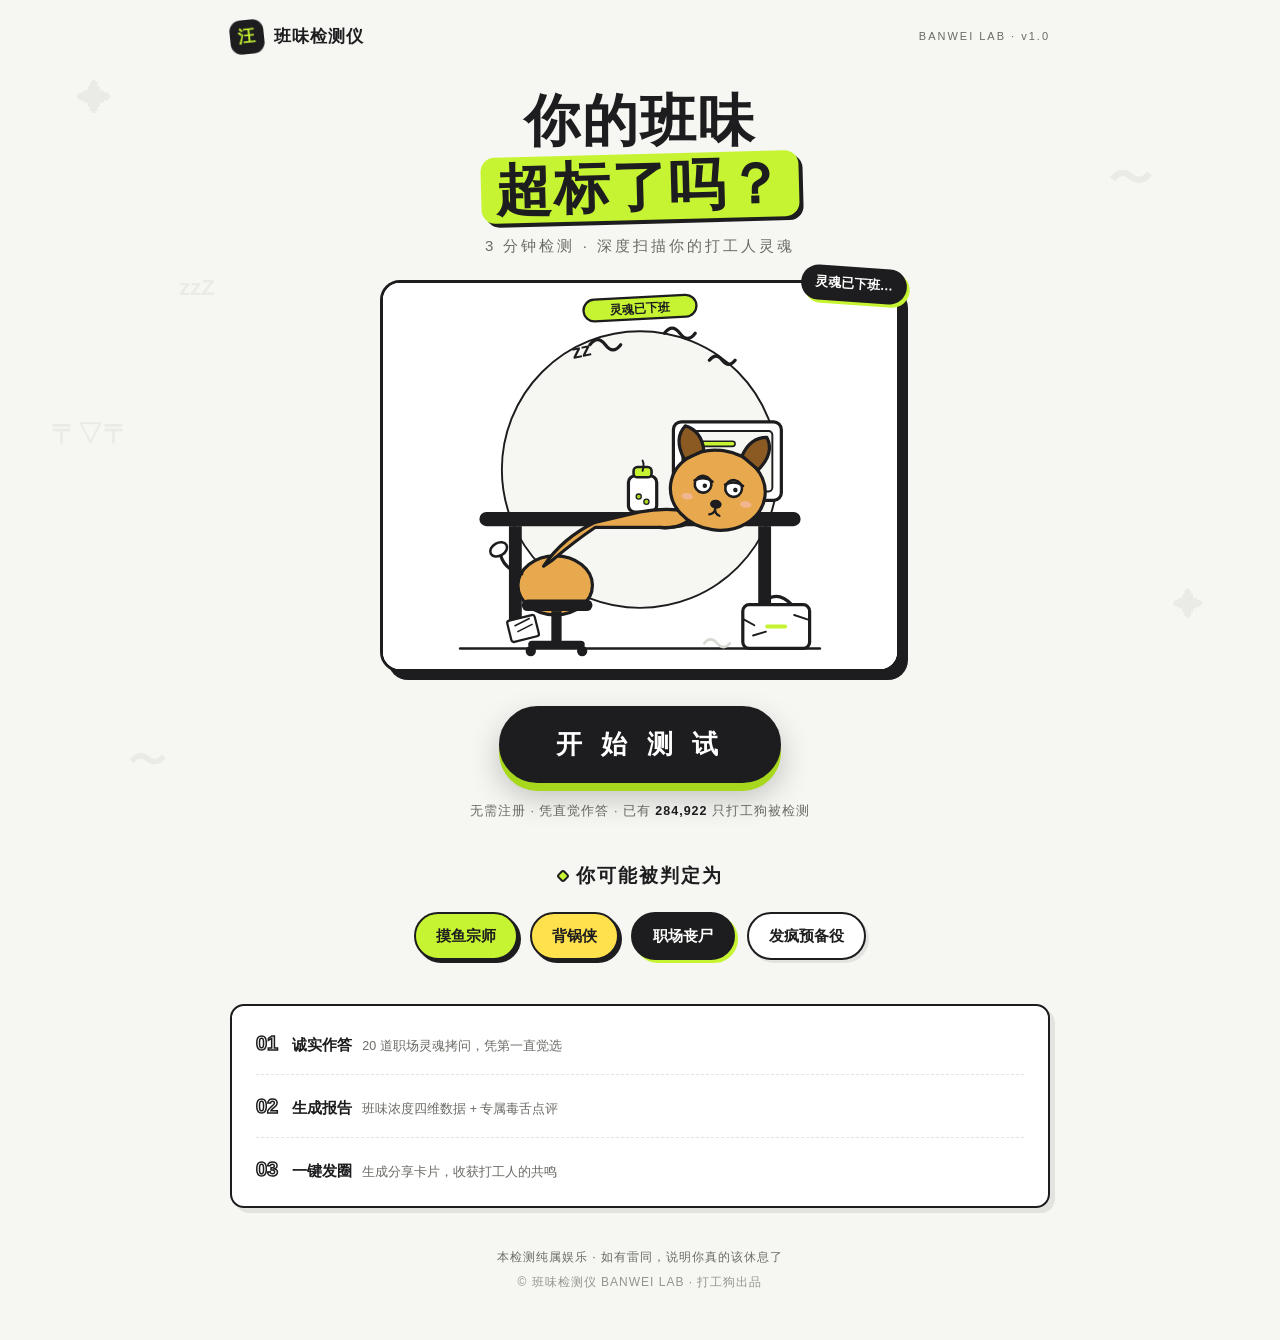
==== index.html @ 9652a0cd "班味检测仪网站初始版本" ====
<!DOCTYPE html>
<html lang="zh-CN">
<head>
<meta charset="UTF-8">
<meta name="viewport" content="width=device-width, initial-scale=1.0, viewport-fit=cover">
<title>班味检测仪 · 测测你的班味浓度</title>
<meta name="description" content="面向职场打工人的情绪共鸣型趣味测试，3-5分钟检测你的班味浓度，一键生成分享卡片。">
<link rel="preconnect" href="https://cdn.jsdelivr.net">
<link rel="stylesheet" href="style.css?v=5">
</head>
<body class="page-home">

<div class="bg-doodles" aria-hidden="true">
  <span class="doodle d1">✦</span>
  <span class="doodle d2">〜</span>
  <span class="doodle d3">〒▽〒</span>
  <span class="doodle d4">✦</span>
  <span class="doodle d5">zzZ</span>
  <span class="doodle d6">〜</span>
</div>

<main class="home-wrap">
  <header class="brand-bar">
    <div class="brand-logo">
      <span class="logo-badge">汪</span>
      <span class="logo-text">班味检测仪</span>
    </div>
    <span class="brand-ver">BANWEI LAB · v1.0</span>
  </header>

  <section class="hero">
    <h1 class="hero-title">
      <span class="hero-title-line">你的班味</span>
      <span class="hero-title-line accent">超标了吗？</span>
    </h1>
    <p class="hero-sub">3 分钟检测 · 深度扫描你的打工人灵魂</p>

    <figure class="hero-figure">
      <img src="assets/hero.svg" alt="打工狗瘫在工位上的插画" class="hero-img" draggable="false">
      <span class="hero-bubble">灵魂已下班…</span>
    </figure>

    <div class="hero-cta">
      <a class="btn-start" href="quiz.html" id="btnStart">
        <span class="btn-start-inner">开 始 测 试</span>
      </a>
      <p class="hero-note">无需注册 · 凭直觉作答 · 已有 <b id="testedCount">284,921</b> 只打工狗被检测</p>
    </div>
  </section>

  <section class="tag-preview">
    <h2 class="section-title"><i class="title-tick"></i>你可能被判定为</h2>
    <ul class="tag-cloud">
      <li class="tag-pill pill-green">摸鱼宗师</li>
      <li class="tag-pill pill-yellow">背锅侠</li>
      <li class="tag-pill pill-black">职场丧尸</li>
      <li class="tag-pill pill-outline">发疯预备役</li>
    </ul>
  </section>

  <section class="steps" aria-label="检测流程">
    <div class="step-row">
      <span class="step-no">01</span>
      <div class="step-text">
        <h3>诚实作答</h3>
        <p>20 道职场灵魂拷问，凭第一直觉选</p>
      </div>
    </div>
    <div class="step-row">
      <span class="step-no">02</span>
      <div class="step-text">
        <h3>生成报告</h3>
        <p>班味浓度四维数据 + 专属毒舌点评</p>
      </div>
    </div>
    <div class="step-row">
      <span class="step-no">03</span>
      <div class="step-text">
        <h3>一键发圈</h3>
        <p>生成分享卡片，收获打工人的共鸣</p>
      </div>
    </div>
  </section>

  <footer class="home-footer">
    <p>本检测纯属娱乐 · 如有雷同，说明你真的该休息了</p>
    <p class="footer-dog">© 班味检测仪 BANWEI LAB · 打工狗出品</p>
  </footer>
</main>

<script>
(function(){
  var base = 284921, key = 'bw_tested_base';
  try {
    var saved = localStorage.getItem(key);
    if (!saved) { saved = base; localStorage.setItem(key, String(base)); }
    var n = parseInt(saved, 10) + Math.floor(Math.random() * 7) + 1;
    localStorage.setItem(key, String(n));
    var el = document.getElementById('testedCount');
    if (el) el.textContent = n.toLocaleString('zh-CN');
  } catch(e){}
})();
</script>
</body>
</html>
---- style.css ----
/* ============================================================
   班味检测仪 · 全站样式
   设计规范：白底/浅灰底 + 黑 + 荧光绿（强调色），日系极简扁平
   ============================================================ */
:root {
  --bg: #f6f6f2;
  --card: #ffffff;
  --ink: #1d1d1f;
  --ink-soft: #6b6b66;
  --line: #e3e3e0;
  --accent: #c6f432;
  --accent-deep: #a8d81e;
  --radius: 20px;
  --radius-sm: 14px;
  --shadow: 0 6px 24px rgba(29, 29, 31, 0.07);
  --shadow-lift: 0 10px 32px rgba(29, 29, 31, 0.12);
  --font-title: "PingFang SC", "HarmonyOS Sans SC", "Source Han Sans SC", "Noto Sans SC", "Microsoft YaHei", sans-serif;
  --font-body: "PingFang SC", "HarmonyOS Sans SC", "Yuanti SC", "Quicksand", "Noto Sans SC", "Microsoft YaHei", sans-serif;
}

* { margin: 0; padding: 0; box-sizing: border-box; }
html { -webkit-text-size-adjust: 100%; }
body {
  font-family: var(--font-body);
  background: var(--bg);
  color: var(--ink);
  line-height: 1.6;
  min-height: 100vh;
  -webkit-font-smoothing: antialiased;
}
img { max-width: 100%; display: block; }
button { font-family: inherit; cursor: pointer; }
a { color: inherit; text-decoration: none; }

/* ===================== 首页 ===================== */
.page-home {
  position: relative;
  overflow-x: hidden;
}

.bg-doodles {
  position: fixed;
  inset: 0;
  pointer-events: none;
  z-index: 0;
}
.doodle {
  position: absolute;
  font-weight: 700;
  color: var(--ink);
  opacity: 0.05;
  user-select: none;
}
.doodle.d1 { top: 8%; left: 6%; font-size: 34px; }
.doodle.d2 { top: 16%; right: 10%; font-size: 44px; }
.doodle.d3 { top: 46%; left: 4%; font-size: 26px; }
.doodle.d4 { bottom: 30%; right: 6%; font-size: 30px; }
.doodle.d5 { top: 30%; left: 14%; font-size: 22px; }
.doodle.d6 { bottom: 12%; left: 10%; font-size: 38px; }

.home-wrap {
  position: relative;
  z-index: 1;
  max-width: 720px;
  margin: 0 auto;
  padding: 20px 20px 48px;
}

/* 品牌栏 */
.brand-bar {
  display: flex;
  align-items: center;
  justify-content: space-between;
  gap: 12px;
}
.brand-logo {
  display: inline-flex;
  align-items: center;
  gap: 10px;
  font-family: var(--font-title);
  font-weight: 800;
  font-size: 17px;
  letter-spacing: 1px;
}
.logo-badge {
  width: 34px;
  height: 34px;
  border-radius: 11px;
  background: var(--ink);
  color: var(--accent);
  display: inline-flex;
  align-items: center;
  justify-content: center;
  font-size: 17px;
  font-weight: 800;
  transform: rotate(-6deg);
  flex: none;
}
.brand-ver {
  font-size: 11px;
  color: var(--ink-soft);
  letter-spacing: 2px;
  white-space: nowrap;
}

/* Hero */
.hero { text-align: center; padding-top: 34px; }
.hero-title {
  font-family: var(--font-title);
  font-weight: 900;
  font-size: clamp(34px, 8.5vw, 56px);
  line-height: 1.18;
  letter-spacing: 2px;
}
.hero-title-line { display: block; }
.hero-title-line.accent {
  background: var(--accent);
  display: inline-block;
  padding: 0 14px;
  border-radius: 14px;
  transform: rotate(-1.5deg);
  box-shadow: 4px 4px 0 var(--ink);
}
.hero-sub {
  margin-top: 14px;
  color: var(--ink-soft);
  font-size: 15px;
  letter-spacing: 3px;
}

.hero-figure {
  position: relative;
  margin: 22px auto 0;
  max-width: 460px;
  border: 3px solid var(--ink);
  border-radius: var(--radius);
  background: var(--card);
  box-shadow: 8px 8px 0 var(--ink);
  overflow: visible;
}
.hero-img {
  width: 100%;
  aspect-ratio: 4 / 3;
  object-fit: cover;
  border-radius: calc(var(--radius) - 3px);
  background: #fff;
}
.hero-bubble {
  position: absolute;
  top: -16px;
  right: -10px;
  background: var(--ink);
  color: #fff;
  font-size: 13px;
  font-weight: 700;
  padding: 7px 14px;
  border-radius: 999px;
  transform: rotate(4deg);
  box-shadow: 3px 3px 0 var(--accent);
  white-space: nowrap;
}

/* 开始按钮 */
.hero-cta { margin-top: 34px; }
.btn-start {
  position: relative;
  display: inline-flex;
  align-items: center;
  justify-content: center;
  gap: 10px;
  background: var(--ink);
  color: #fff;
  font-family: var(--font-title);
  font-weight: 900;
  font-size: clamp(20px, 5vw, 26px);
  letter-spacing: 6px;
  padding: 15px 54px;
  border-radius: 999px;
  border: 3px solid var(--ink);
  box-shadow: 0 8px 0 var(--accent-deep), 0 14px 30px rgba(29, 29, 31, 0.25);
  transition: transform 0.15s ease, box-shadow 0.15s ease;
  animation: breathe 2.4s ease-in-out infinite;
}
@keyframes breathe {
  0%, 100% { transform: translateY(0); }
  50% { transform: translateY(-4px); }
}
.btn-start:hover {
  animation: none;
  transform: translateY(-2px) scale(1.02);
  box-shadow: 0 10px 0 var(--accent-deep), 0 18px 36px rgba(29, 29, 31, 0.3);
}
.btn-start:active {
  transform: translateY(4px);
  box-shadow: 0 3px 0 var(--accent-deep);
}
.hero-note {
  margin-top: 18px;
  font-size: 12.5px;
  color: var(--ink-soft);
  letter-spacing: 1px;
}
.hero-note b { color: var(--ink); }

/* 标签预览 */
.tag-preview { margin-top: 40px; text-align: center; }
.section-title {
  font-family: var(--font-title);
  font-weight: 800;
  font-size: 19px;
  letter-spacing: 2px;
  display: inline-flex;
  align-items: center;
  gap: 8px;
}
.title-tick {
  width: 10px;
  height: 10px;
  background: var(--accent);
  border: 2px solid var(--ink);
  border-radius: 3px;
  transform: rotate(45deg);
  flex: none;
}
.tag-cloud {
  list-style: none;
  display: flex;
  flex-wrap: wrap;
  justify-content: center;
  gap: 12px;
  margin-top: 20px;
}
.tag-pill {
  font-family: var(--font-title);
  font-weight: 800;
  font-size: 15px;
  padding: 10px 20px;
  border-radius: 999px;
  border: 2.5px solid var(--ink);
  transition: transform 0.2s ease;
}
.tag-pill:hover { transform: translateY(-3px) rotate(-2deg); }
.pill-green { background: var(--accent); box-shadow: 3px 3px 0 var(--ink); }
.pill-yellow { background: #ffe14d; box-shadow: 3px 3px 0 var(--ink); }
.pill-black { background: var(--ink); color: #fff; box-shadow: 3px 3px 0 var(--accent); }
.pill-outline { background: #fff; box-shadow: 3px 3px 0 var(--line); }

/* 三步流程（单容器紧凑列表） */
.steps {
  margin-top: 44px;
  background: var(--card);
  border: 2.5px solid var(--ink);
  border-radius: var(--radius-sm);
  box-shadow: 5px 5px 0 var(--line);
  padding: 4px 20px;
}
.step-row {
  display: flex;
  align-items: baseline;
  gap: 14px;
  padding: 13px 0;
}
.step-row + .step-row { border-top: 1.5px dashed var(--line); }
.step-no {
  flex: none;
  font-family: var(--font-title);
  font-weight: 900;
  font-size: 20px;
  color: transparent;
  -webkit-text-stroke: 1.5px var(--ink);
}
.step-text {
  display: flex;
  align-items: baseline;
  gap: 10px;
  flex-wrap: wrap;
}
.step-text h3 {
  font-family: var(--font-title);
  font-weight: 800;
  font-size: 15px;
  white-space: nowrap;
}
.step-text p {
  font-size: 12.5px;
  color: var(--ink-soft);
  line-height: 1.55;
}

.home-footer {
  margin-top: 40px;
  text-align: center;
  font-size: 12px;
  color: var(--ink-soft);
  letter-spacing: 1px;
}
.footer-dog { margin-top: 6px; opacity: 0.7; }

/* ===================== 答题页 ===================== */
.page-quiz {
  min-height: 100vh;
  display: flex;
  flex-direction: column;
}

.quiz-header {
  display: flex;
  align-items: center;
  justify-content: space-between;
  gap: 12px;
  max-width: 640px;
  width: 100%;
  margin: 0 auto;
  padding: 16px 20px 0;
}
.quiz-back {
  width: 38px;
  height: 38px;
  border-radius: 12px;
  border: 2.5px solid var(--ink);
  background: #fff;
  display: inline-flex;
  align-items: center;
  justify-content: center;
  font-size: 18px;
  font-weight: 700;
  flex: none;
  transition: transform 0.15s ease;
}
.quiz-back:hover { transform: translateX(-2px); }
.quiz-brand {
  font-family: var(--font-title);
  font-weight: 800;
  font-size: 15px;
  letter-spacing: 2px;
}
.quiz-count {
  font-family: var(--font-title);
  font-weight: 900;
  font-size: 18px;
  background: var(--ink);
  color: var(--accent);
  padding: 5px 14px;
  border-radius: 999px;
  flex: none;
}
.quiz-count span { font-size: 12px; color: #fff; font-weight: 600; }

/* 电量条 */
.battery-zone {
  max-width: 640px;
  width: 100%;
  margin: 14px auto 0;
  padding: 0 20px;
}
.battery {
  display: flex;
  align-items: center;
  gap: 5px;
}
.battery-body {
  position: relative;
  flex: 1;
  height: 26px;
  border: 3px solid var(--ink);
  border-radius: 10px;
  background: #fff;
  overflow: hidden;
}
.battery-fill {
  height: 100%;
  width: 100%;
  background: repeating-linear-gradient(
    -45deg,
    var(--accent),
    var(--accent) 10px,
    var(--accent-deep) 10px,
    var(--accent-deep) 20px
  );
  transition: width 0.5s cubic-bezier(0.22, 1, 0.36, 1);
  position: relative;
}
.battery-fill.low {
  background: repeating-linear-gradient(
    -45deg,
    #ff6b5e,
    #ff6b5e 10px,
    #e04b3e 10px,
    #e04b3e 20px
  );
  animation: blink 1s steps(2) infinite;
}
@keyframes blink { 50% { opacity: 0.55; } }
.battery-gloss {
  position: absolute;
  top: 0;
  left: 0;
  right: 0;
  height: 45%;
  background: rgba(255, 255, 255, 0.35);
  border-radius: 6px 6px 40% 40%;
  pointer-events: none;
}
.battery-cap {
  width: 8px;
  height: 14px;
  background: var(--ink);
  border-radius: 0 4px 4px 0;
  flex: none;
}
.battery-label {
  display: flex;
  align-items: baseline;
  justify-content: space-between;
  gap: 10px;
  margin-top: 8px;
}
#batteryText {
  font-family: var(--font-title);
  font-weight: 800;
  font-size: 14px;
}
.battery-tip {
  font-size: 11.5px;
  color: var(--ink-soft);
  letter-spacing: 1px;
}

/* 题目卡片 */
.quiz-main {
  flex: 1;
  width: 100%;
  max-width: 640px;
  margin: 0 auto;
  padding: 22px 20px 40px;
  display: flex;
  flex-direction: column;
  gap: 20px;
}
.q-card {
  background: var(--card);
  border: 3px solid var(--ink);
  border-radius: var(--radius);
  box-shadow: 8px 8px 0 var(--ink);
  padding: 28px 24px;
}
.q-card.enter { animation: cardIn 0.35s cubic-bezier(0.22, 1, 0.36, 1); }
@keyframes cardIn {
  from { opacity: 0; transform: translateY(18px) scale(0.98); }
  to { opacity: 1; transform: translateY(0) scale(1); }
}
.q-scene {
  display: inline-block;
  font-size: 12px;
  font-weight: 700;
  letter-spacing: 2px;
  color: var(--ink);
  background: var(--accent);
  border: 2px solid var(--ink);
  padding: 4px 12px;
  border-radius: 999px;
}
.q-title {
  font-family: var(--font-title);
  font-weight: 800;
  font-size: clamp(19px, 4.6vw, 23px);
  line-height: 1.45;
  margin-top: 14px;
  min-height: 2.6em;
}
.q-options {
  margin-top: 20px;
  display: flex;
  flex-direction: column;
  gap: 12px;
}
.opt-btn {
  display: flex;
  align-items: center;
  gap: 12px;
  width: 100%;
  text-align: left;
  background: #fff;
  border: 2.5px solid var(--ink);
  border-radius: var(--radius-sm);
  padding: 14px 16px;
  font-size: 15px;
  font-weight: 600;
  line-height: 1.5;
  color: var(--ink);
  transition: transform 0.12s ease, background 0.15s ease, box-shadow 0.12s ease;
}
.opt-btn:hover {
  background: var(--accent);
  animation: wiggle 0.35s ease-in-out;
}
@keyframes wiggle {
  0%, 100% { transform: rotate(0); }
  25% { transform: rotate(-1.2deg) translateX(-2px); }
  75% { transform: rotate(1.2deg) translateX(2px); }
}
.opt-btn:active { transform: scale(0.98); }
.opt-btn.picked {
  background: var(--ink);
  color: #fff;
  box-shadow: 4px 4px 0 var(--accent);
}
.opt-key {
  width: 28px;
  height: 28px;
  border-radius: 9px;
  border: 2px solid currentColor;
  display: inline-flex;
  align-items: center;
  justify-content: center;
  font-weight: 800;
  font-size: 13px;
  flex: none;
}

/* 底部导航 */
.quiz-nav {
  display: flex;
  align-items: center;
  justify-content: space-between;
  gap: 12px;
}
.btn-ghost {
  background: transparent;
  border: 2.5px solid var(--ink);
  border-radius: 999px;
  padding: 9px 20px;
  font-weight: 700;
  font-size: 14px;
  color: var(--ink);
  transition: opacity 0.15s ease, transform 0.15s ease;
}
.btn-ghost:hover { transform: translateX(-2px); }
.btn-ghost.disabled { opacity: 0.3; pointer-events: none; }
.q-dots {
  display: flex;
  gap: 5px;
  flex-wrap: wrap;
  justify-content: center;
  max-width: 60%;
}
.q-dots .dot {
  width: 7px;
  height: 7px;
  border-radius: 50%;
  background: var(--line);
  transition: all 0.2s ease;
}
.q-dots .dot.done { background: var(--ink); }
.q-dots .dot.cur {
  background: var(--accent);
  border: 1.5px solid var(--ink);
  transform: scale(1.25);
}
.nav-placeholder { width: 88px; }

/* 扫描遮罩 */
.scan-mask {
  position: fixed;
  inset: 0;
  z-index: 50;
  background: rgba(246, 246, 242, 0.96);
  display: flex;
  flex-direction: column;
  align-items: center;
  justify-content: center;
  gap: 22px;
  padding: 24px;
}
.scan-mask[hidden] { display: none; }
.scan-box {
  position: relative;
  width: 150px;
  height: 150px;
  border: 3px solid var(--ink);
  border-radius: 28px;
  background: #fff;
  display: flex;
  align-items: center;
  justify-content: center;
  overflow: hidden;
  box-shadow: 6px 6px 0 var(--accent);
}
.scan-dog { font-size: 64px; animation: dogShake 1.2s ease-in-out infinite; }
@keyframes dogShake {
  0%, 100% { transform: rotate(-6deg); }
  50% { transform: rotate(6deg); }
}
.scan-line {
  position: absolute;
  left: 8%;
  right: 8%;
  height: 3px;
  background: var(--accent-deep);
  box-shadow: 0 0 12px var(--accent-deep);
  animation: scanMove 1.4s ease-in-out infinite;
}
@keyframes scanMove {
  0%, 100% { top: 12%; }
  50% { top: 84%; }
}
.scan-text {
  font-family: var(--font-title);
  font-weight: 800;
  font-size: 16px;
  letter-spacing: 2px;
}
.scan-bar {
  width: min(260px, 70vw);
  height: 12px;
  border: 2.5px solid var(--ink);
  border-radius: 999px;
  background: #fff;
  overflow: hidden;
}
.scan-bar i {
  display: block;
  height: 100%;
  width: 0;
  background: var(--accent);
  transition: width 0.25s ease;
}

/* ===================== 结果页 ===================== */
.page-result {
  padding: 24px 16px 40px;
}
.poster-card {
  max-width: 620px;
  margin: 0 auto;
  background: var(--card);
  border: 3px solid var(--ink);
  border-radius: 26px;
  box-shadow: 10px 10px 0 var(--ink);
  padding: 26px 22px 22px;
  overflow: hidden;
}
.r-header {
  display: flex;
  align-items: center;
  justify-content: space-between;
  gap: 10px;
}
.r-report-no {
  font-size: 11px;
  letter-spacing: 1.5px;
  color: var(--ink-soft);
  white-space: nowrap;
}

.r-hero { text-align: center; margin-top: 18px; }
.r-figure {
  max-width: 300px;
  margin: 0 auto;
  border: 3px solid var(--ink);
  border-radius: var(--radius);
  box-shadow: 6px 6px 0 var(--accent);
  overflow: hidden;
  background: #fff;
}
.r-img {
  width: 100%;
  aspect-ratio: 4 / 3;
  object-fit: cover;
  background: #fff;
}
.r-title {
  font-family: var(--font-title);
  font-weight: 900;
  font-size: clamp(26px, 6.4vw, 34px);
  letter-spacing: 4px;
  margin-top: 20px;
}
.r-subtitle {
  margin-top: 8px;
  font-size: 14px;
  color: var(--ink-soft);
}
.r-subtitle b { color: var(--ink); }
.r-verdict {
  display: inline-block;
  margin-top: 14px;
  font-family: var(--font-title);
  font-weight: 800;
  font-size: 15px;
  letter-spacing: 1px;
  background: var(--accent);
  border: 2.5px solid var(--ink);
  border-radius: 999px;
  padding: 8px 20px;
  box-shadow: 3px 3px 0 var(--ink);
}

/* 核心数据仪表行（单容器，一行一项） */
.r-grid {
  margin-top: 22px;
  background: var(--bg);
  border: 2.5px solid var(--ink);
  border-radius: var(--radius-sm);
  padding: 5px 18px;
  display: flex;
  flex-direction: column;
}
.stat-row {
  display: flex;
  align-items: center;
  gap: 12px;
  padding: 11px 0;
}
.stat-row + .stat-row { border-top: 1.5px dashed var(--line); }
.stat-name {
  flex: none;
  width: 5.5em;
  font-size: 13px;
  font-weight: 700;
  color: var(--ink-soft);
  letter-spacing: 1px;
  white-space: nowrap;
}
.stat-bar {
  flex: 1;
  height: 8px;
  background: #fff;
  border: 2px solid var(--ink);
  border-radius: 999px;
  overflow: hidden;
}
.stat-bar i {
  display: block;
  height: 100%;
  width: 0;
  background: var(--accent);
  border-radius: 999px;
  transition: width 0.9s cubic-bezier(0.22, 1, 0.36, 1);
}
.stat-val {
  flex: none;
  min-width: 4.2em;
  text-align: right;
  font-family: var(--font-title);
  font-weight: 900;
  font-size: 17px;
  letter-spacing: 0.5px;
  white-space: nowrap;
}

/* 详情区 */
.r-detail { margin-top: 22px; }
.r-block-title {
  font-family: var(--font-title);
  font-weight: 800;
  font-size: 17px;
  letter-spacing: 2px;
  display: flex;
  align-items: center;
  gap: 8px;
}
.r-comment {
  margin-top: 12px;
  font-size: 14.5px;
  line-height: 1.9;
  color: #3d3d3a;
  background: var(--bg);
  border: 2px solid var(--line);
  border-radius: var(--radius-sm);
  padding: 16px 18px;
}
.r-tags {
  margin-top: 14px;
  display: flex;
  flex-direction: column;
  gap: 10px;
}
.tag-chip {
  display: flex;
  align-items: baseline;
  gap: 10px;
  flex-wrap: wrap;
  border: 2.5px solid var(--ink);
  border-radius: 999px;
  padding: 9px 18px;
  font-size: 13px;
  width: fit-content;
  max-width: 100%;
}
.tag-chip b {
  font-family: var(--font-title);
  font-weight: 800;
  font-size: 15px;
  letter-spacing: 1px;
  white-space: nowrap;
}
.tag-chip span { color: var(--ink-soft); font-size: 12.5px; }
.tag-c0 { background: var(--accent); box-shadow: 3px 3px 0 var(--ink); }
.tag-c1 { background: #ffe14d; box-shadow: 3px 3px 0 var(--ink); }
.tag-c2 { background: #fff; box-shadow: 3px 3px 0 var(--line); }

/* 雷达图 */
.r-radar-zone { margin-top: 22px; }
.radar-wrap {
  margin-top: 8px;
  display: flex;
  justify-content: center;
}
#radar { max-width: 100%; height: auto; }

.r-footer {
  margin-top: 26px;
  padding-top: 16px;
  border-top: 2px dashed var(--line);
  display: flex;
  align-items: center;
  justify-content: space-between;
  gap: 10px;
  flex-wrap: wrap;
  font-size: 11px;
  color: var(--ink-soft);
  letter-spacing: 1px;
}

/* 分享区 */
.share-zone {
  max-width: 620px;
  margin: 26px auto 0;
  text-align: center;
}
.btn-share {
  display: inline-flex;
  align-items: center;
  justify-content: center;
  gap: 8px;
  background: var(--ink);
  color: #fff;
  font-family: var(--font-title);
  font-weight: 900;
  font-size: 17px;
  letter-spacing: 2px;
  border: 3px solid var(--ink);
  border-radius: 999px;
  padding: 12px 40px;
  box-shadow: 0 6px 0 var(--accent-deep);
  transition: transform 0.15s ease, box-shadow 0.15s ease, opacity 0.15s;
}
.btn-share:hover { transform: translateY(-2px); box-shadow: 0 8px 0 var(--accent-deep); }
.btn-share:active { transform: translateY(3px); box-shadow: 0 2px 0 var(--accent-deep); }
.btn-share.loading { opacity: 0.6; pointer-events: none; }
.btn-retry {
  display: inline-block;
  margin-left: 12px;
  background: #fff;
  border: 2.5px solid var(--ink);
  border-radius: 999px;
  padding: 11px 26px;
  font-weight: 700;
  font-size: 15px;
  color: var(--ink);
  transition: transform 0.15s ease;
}
.btn-retry:hover { transform: translateY(-2px); }
.share-tip {
  margin-top: 14px;
  font-size: 12px;
  color: var(--ink-soft);
  letter-spacing: 1px;
}

/* 海报弹窗 */
.poster-modal {
  position: fixed;
  inset: 0;
  z-index: 60;
  background: rgba(29, 29, 31, 0.72);
  display: flex;
  align-items: center;
  justify-content: center;
  padding: 20px;
}
.poster-modal[hidden] { display: none; }
.poster-modal-inner {
  background: #fff;
  border-radius: 20px;
  padding: 14px;
  max-width: min(420px, 92vw);
  max-height: 88vh;
  display: flex;
  flex-direction: column;
  gap: 12px;
  box-shadow: 0 24px 60px rgba(0, 0, 0, 0.35);
}
#posterImg {
  width: 100%;
  max-height: 62vh;
  object-fit: contain;
  border-radius: 12px;
  background: var(--bg);
}
.poster-actions {
  display: flex;
  justify-content: center;
  gap: 10px;
  flex-wrap: wrap;
}
.poster-actions .btn-share { padding: 10px 30px; font-size: 15px; }
.poster-actions .btn-retry { margin-left: 0; padding: 9px 22px; font-size: 14px; }

/* 9:16 分享海报（离屏隐藏，仅用于生成图片） */
.share-poster {
  position: fixed;
  left: -9999px;
  top: 0;
  width: 540px;
  height: 960px;
  background: var(--bg);
  border: 3px solid var(--ink);
  padding: 34px 38px 30px;
  display: flex;
  flex-direction: column;
  overflow: hidden;
}
.sp-head {
  display: flex;
  align-items: center;
  justify-content: space-between;
  gap: 10px;
}
.sp-no {
  font-size: 12px;
  letter-spacing: 1.5px;
  color: var(--ink-soft);
  white-space: nowrap;
}
.sp-verdict {
  margin-top: 26px;
  align-self: center;
  font-family: var(--font-title);
  font-weight: 900;
  font-size: 27px;
  letter-spacing: 2px;
  background: var(--accent);
  border: 3px solid var(--ink);
  border-radius: 999px;
  padding: 13px 30px;
  box-shadow: 4px 4px 0 var(--ink);
  white-space: nowrap;
}
.sp-figure {
  margin: 26px 0 0;
  border: 3px solid var(--ink);
  border-radius: 18px;
  box-shadow: 7px 7px 0 var(--accent);
  overflow: hidden;
  background: #fff;
}
.sp-img {
  display: block;
  width: 100%;
  aspect-ratio: 4 / 3;
  object-fit: cover;
  background: #fff;
}
.sp-stats {
  margin-top: 26px;
  display: grid;
  grid-template-columns: 1fr 1fr;
  gap: 14px;
}
.sp-stat {
  background: #fff;
  border: 2.5px solid var(--ink);
  border-radius: var(--radius-sm);
  padding: 14px 16px;
  text-align: center;
}
.sp-stat-name {
  display: block;
  font-size: 13px;
  font-weight: 700;
  color: var(--ink-soft);
  letter-spacing: 2px;
}
.sp-stat-val {
  display: block;
  margin-top: 6px;
  font-family: var(--font-title);
  font-weight: 900;
  font-size: 30px;
  letter-spacing: 1px;
}
.sp-tag {
  margin-top: 26px;
  align-self: center;
  max-width: 100%;
  display: flex;
  align-items: baseline;
  justify-content: center;
  gap: 10px;
  flex-wrap: wrap;
  background: #ffe14d;
  border: 3px solid var(--ink);
  border-radius: 999px;
  padding: 11px 24px;
  box-shadow: 4px 4px 0 var(--ink);
}
.sp-tag b {
  font-family: var(--font-title);
  font-weight: 800;
  font-size: 19px;
  letter-spacing: 1px;
  white-space: nowrap;
}
.sp-tag span { font-size: 13.5px; color: #3d3d3a; }
.sp-foot {
  margin-top: auto;
  padding-top: 16px;
  border-top: 2px dashed var(--line);
  display: flex;
  align-items: center;
  justify-content: space-between;
  gap: 10px;
  font-size: 12px;
  color: var(--ink-soft);
  letter-spacing: 1px;
}

/* ============================================================
   响应式适配
   ============================================================ */

/* 平板及以下 */
@media (max-width: 640px) {
  .home-wrap { padding: 16px 16px 40px; }
  .hero { padding-top: 26px; }
  .hero-figure { box-shadow: 5px 5px 0 var(--ink); }
  .hero-bubble { right: -4px; font-size: 12px; }
  .btn-start { padding: 13px 40px; letter-spacing: 4px; }
  .steps { padding: 2px 16px; }
  .step-row { padding: 11px 0; }
  .step-text { display: block; }
  .step-text p { margin-top: 2px; }

  .q-card { padding: 22px 18px; box-shadow: 6px 6px 0 var(--ink); }
  .q-title { min-height: 0; }
  .opt-btn { padding: 13px 14px; font-size: 14.5px; }
  .nav-placeholder { display: none; }
  .btn-ghost { padding: 8px 16px; font-size: 13px; flex: none; white-space: nowrap; }
  .quiz-nav { gap: 10px; }

  .page-result { padding: 18px 12px 32px; }
  .poster-card { padding: 20px 16px 18px; border-radius: 22px; box-shadow: 7px 7px 0 var(--ink); }
  .r-grid { padding: 3px 14px; }
  .stat-row { padding: 10px 0; gap: 10px; }
  .stat-name { width: 5em; font-size: 12.5px; }
  .stat-val { font-size: 15.5px; min-width: 3.8em; }
  .btn-share { width: 100%; }
  .btn-retry { margin-left: 0; margin-top: 10px; width: 100%; }
  .share-zone .btn-share + .btn-retry { display: inline-block; }
}

/* 小屏手机 */
@media (max-width: 380px) {
  .hero-title { font-size: 30px; }
  .tag-pill { font-size: 13.5px; padding: 8px 15px; }
  .quiz-count { font-size: 15px; padding: 4px 11px; }
  .q-dots { max-width: 52%; }
  .r-title { letter-spacing: 2px; }
  .stat-name { width: auto; }
  .stat-val { font-size: 14.5px; }
}

/* 桌面端大屏 */
@media (min-width: 1024px) {
  .home-wrap { max-width: 860px; }
  .hero-figure { max-width: 520px; }
  .steps { padding: 6px 24px; }
  .step-row { padding: 15px 0; }
}

/* 横屏矮窗口（笔记本小高度） */
@media (max-height: 620px) and (orientation: landscape) {
  .hero { padding-top: 18px; }
  .hero-figure { margin-top: 14px; }
  .tag-preview { margin-top: 32px; }
}

/* 动画偏好 */
@media (prefers-reduced-motion: reduce) {
  *, *::before, *::after {
    animation-duration: 0.01ms !important;
    animation-iteration-count: 1 !important;
    transition-duration: 0.01ms !important;
  }
}
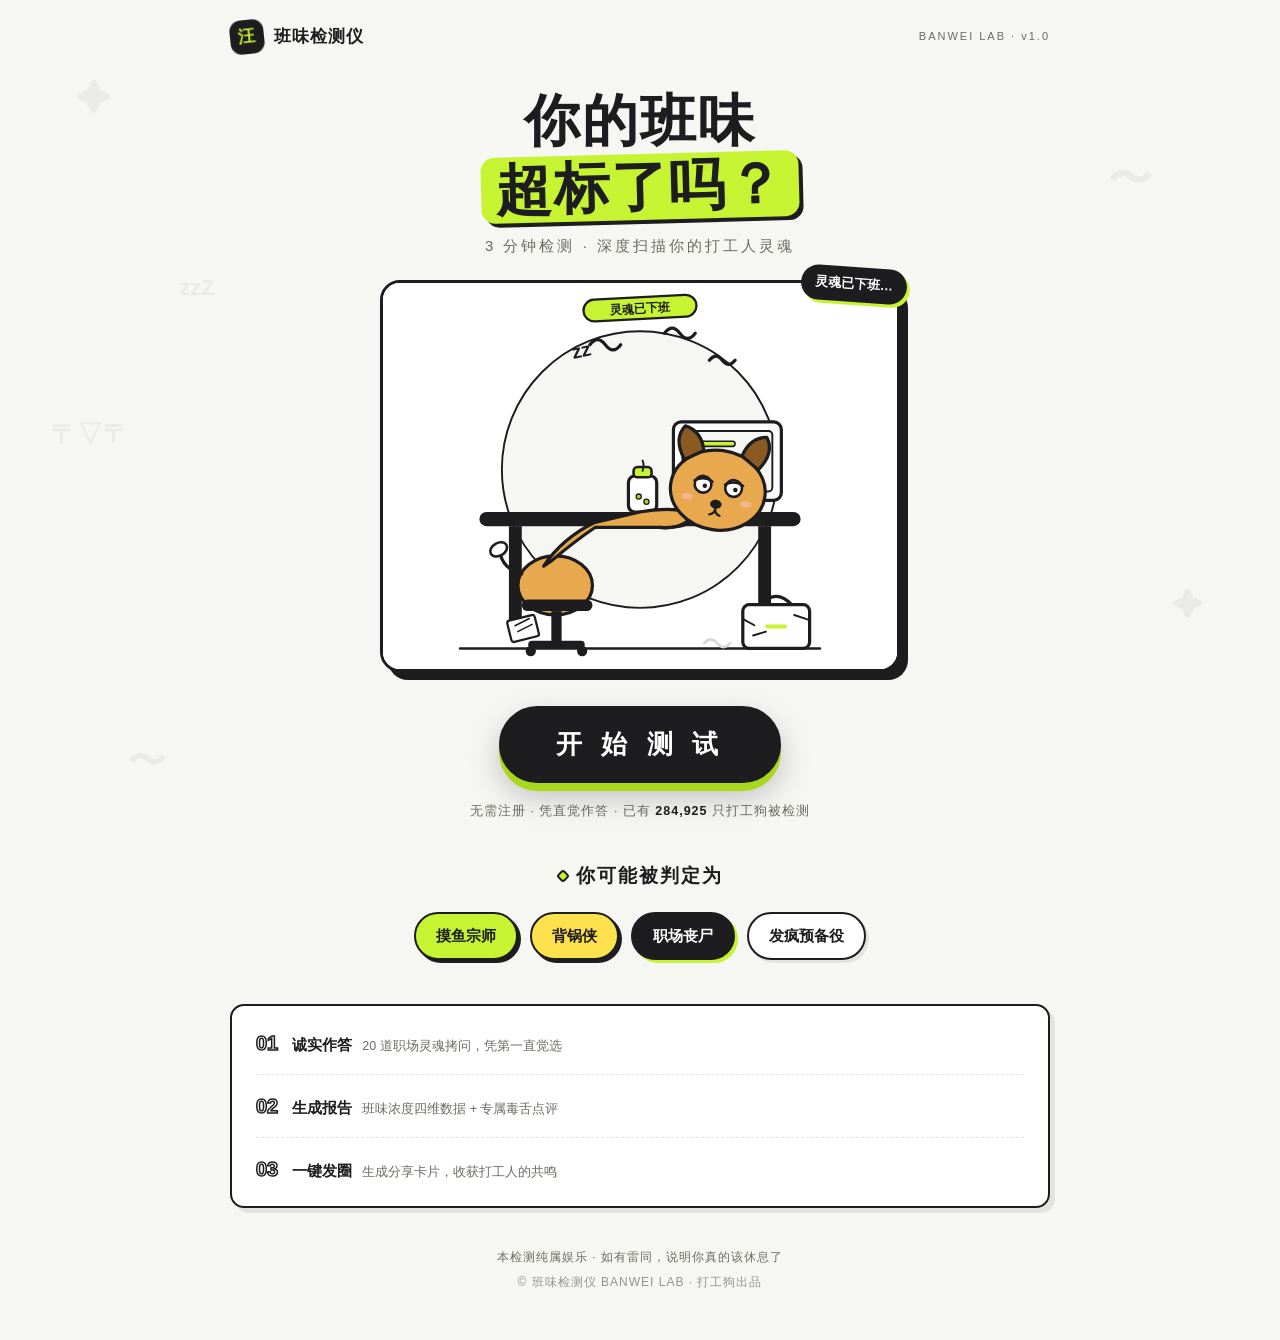
==== commit 3a031c74: "答题页导航居中重构与全站对称修复" ====
--- a/index.html
+++ b/index.html
@@ -6,7 +6,7 @@
 <title>班味检测仪 · 测测你的班味浓度</title>
 <meta name="description" content="面向职场打工人的情绪共鸣型趣味测试，3-5分钟检测你的班味浓度，一键生成分享卡片。">
 <link rel="preconnect" href="https://cdn.jsdelivr.net">
-<link rel="stylesheet" href="style.css?v=5">
+<link rel="stylesheet" href="style.css?v=6">
 </head>
 <body class="page-home">
 
--- a/style.css
+++ b/style.css
@@ -304,6 +304,7 @@
 }
 
 .quiz-header {
+  position: relative;
   display: flex;
   align-items: center;
   justify-content: space-between;
@@ -329,6 +330,10 @@
 }
 .quiz-back:hover { transform: translateX(-2px); }
 .quiz-brand {
+  position: absolute;
+  left: 50%;
+  transform: translateX(-50%);
+  pointer-events: none;
   font-family: var(--font-title);
   font-weight: 800;
   font-size: 15px;
@@ -521,9 +526,9 @@
 /* 底部导航 */
 .quiz-nav {
   display: flex;
-  align-items: center;
-  justify-content: space-between;
-  gap: 12px;
+  flex-direction: column;
+  align-items: center;
+  gap: 14px;
 }
 .btn-ghost {
   background: transparent;
@@ -542,7 +547,7 @@
   gap: 5px;
   flex-wrap: wrap;
   justify-content: center;
-  max-width: 60%;
+  width: 100%;
 }
 .q-dots .dot {
   width: 7px;
@@ -774,6 +779,7 @@
   margin-top: 14px;
   display: flex;
   flex-direction: column;
+  align-items: center;
   gap: 10px;
 }
 .tag-chip {
@@ -1046,9 +1052,8 @@
   .q-card { padding: 22px 18px; box-shadow: 6px 6px 0 var(--ink); }
   .q-title { min-height: 0; }
   .opt-btn { padding: 13px 14px; font-size: 14.5px; }
-  .nav-placeholder { display: none; }
-  .btn-ghost { padding: 8px 16px; font-size: 13px; flex: none; white-space: nowrap; }
-  .quiz-nav { gap: 10px; }
+  .btn-ghost { padding: 8px 18px; font-size: 13px; white-space: nowrap; }
+  .quiz-nav { gap: 12px; }
 
   .page-result { padding: 18px 12px 32px; }
   .poster-card { padding: 20px 16px 18px; border-radius: 22px; box-shadow: 7px 7px 0 var(--ink); }
@@ -1066,7 +1071,6 @@
   .hero-title { font-size: 30px; }
   .tag-pill { font-size: 13.5px; padding: 8px 15px; }
   .quiz-count { font-size: 15px; padding: 4px 11px; }
-  .q-dots { max-width: 52%; }
   .r-title { letter-spacing: 2px; }
   .stat-name { width: auto; }
   .stat-val { font-size: 14.5px; }
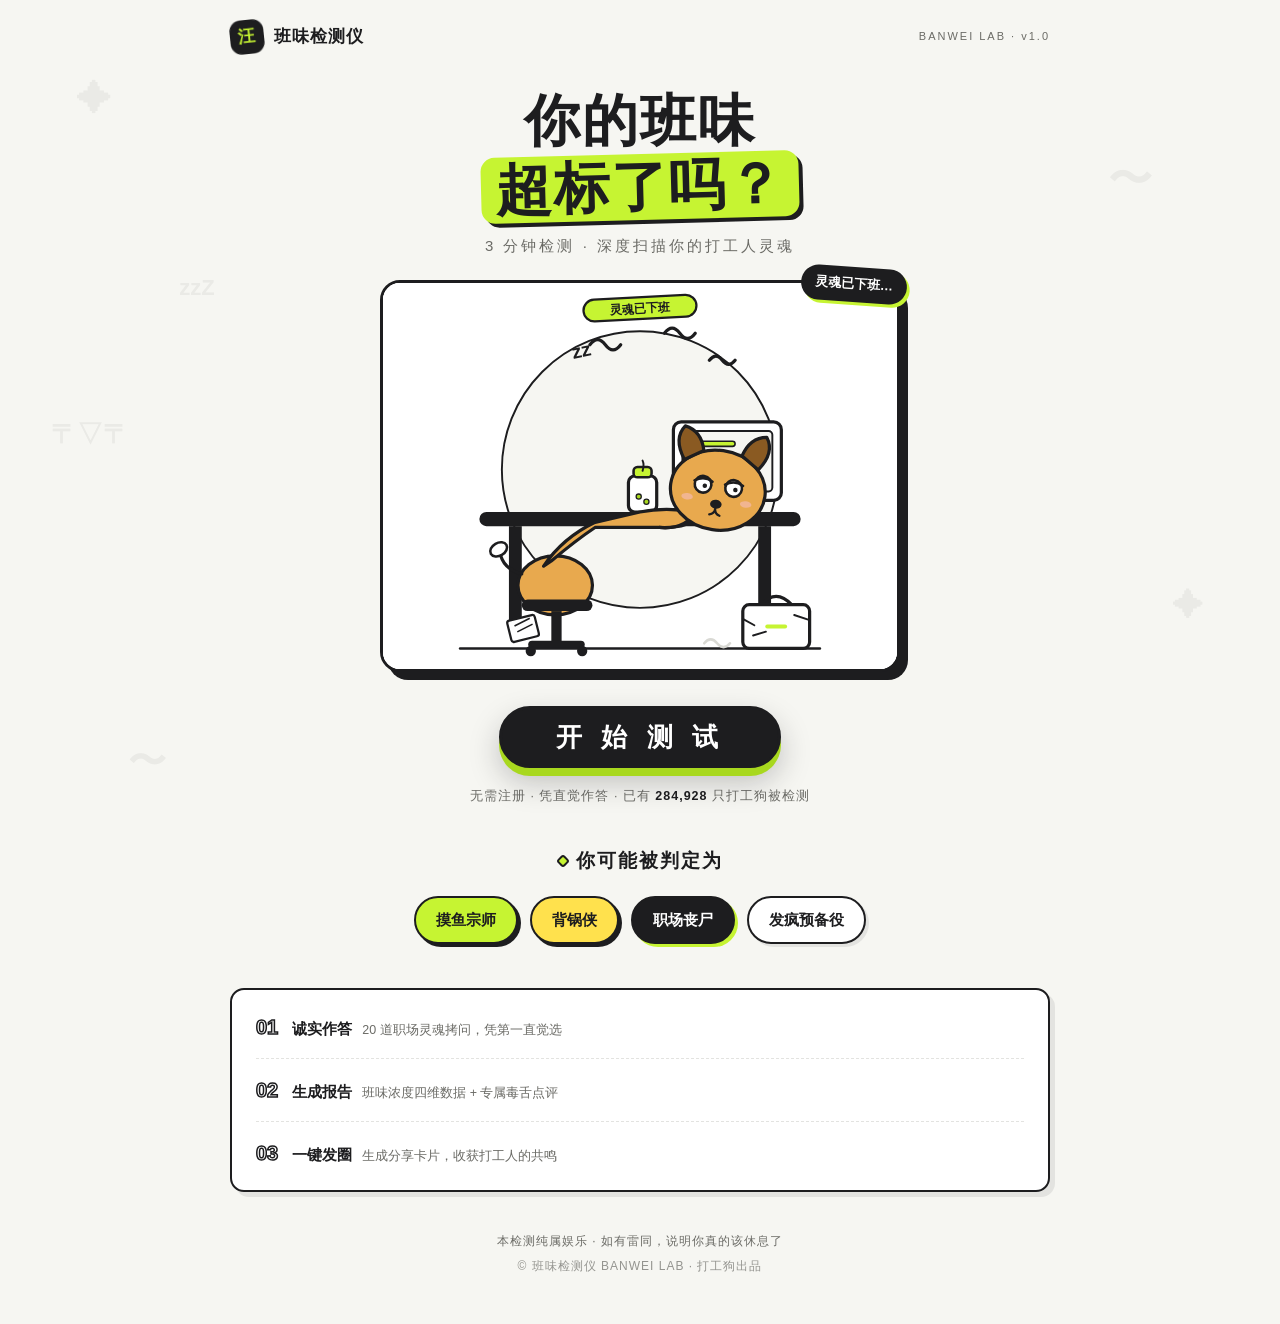
==== commit 378cb29f: "feat: 真实评分系统+五档人格称号+海报增强+题库扩至29题+按钮居中修复" ====
--- a/index.html
+++ b/index.html
@@ -6,7 +6,7 @@
 <title>班味检测仪 · 测测你的班味浓度</title>
 <meta name="description" content="面向职场打工人的情绪共鸣型趣味测试，3-5分钟检测你的班味浓度，一键生成分享卡片。">
 <link rel="preconnect" href="https://cdn.jsdelivr.net">
-<link rel="stylesheet" href="style.css?v=6">
+<link rel="stylesheet" href="style.css?v=7">
 </head>
 <body class="page-home">
 
--- a/style.css
+++ b/style.css
@@ -167,6 +167,7 @@
   display: inline-flex;
   align-items: center;
   justify-content: center;
+  line-height: 1;
   gap: 10px;
   background: var(--ink);
   color: #fff;
@@ -531,6 +532,10 @@
   gap: 14px;
 }
 .btn-ghost {
+  display: inline-flex;
+  align-items: center;
+  justify-content: center;
+  line-height: 1;
   background: transparent;
   border: 2.5px solid var(--ink);
   border-radius: 999px;
@@ -784,12 +789,13 @@
 }
 .tag-chip {
   display: flex;
-  align-items: baseline;
-  gap: 10px;
+  align-items: center;
+  justify-content: center;
+  gap: 8px;
   flex-wrap: wrap;
   border: 2.5px solid var(--ink);
   border-radius: 999px;
-  padding: 9px 18px;
+  padding: 8px 16px;
   font-size: 13px;
   width: fit-content;
   max-width: 100%;
@@ -856,7 +862,10 @@
 .btn-share:active { transform: translateY(3px); box-shadow: 0 2px 0 var(--accent-deep); }
 .btn-share.loading { opacity: 0.6; pointer-events: none; }
 .btn-retry {
-  display: inline-block;
+  display: inline-flex;
+  align-items: center;
+  justify-content: center;
+  line-height: 1;
   margin-left: 12px;
   background: #fff;
   border: 2.5px solid var(--ink);
@@ -912,7 +921,7 @@
   flex-wrap: wrap;
 }
 .poster-actions .btn-share { padding: 10px 30px; font-size: 15px; }
-.poster-actions .btn-retry { margin-left: 0; padding: 9px 22px; font-size: 14px; }
+.poster-actions .btn-retry { margin-left: 0; padding: 10px 22px; font-size: 14px; }
 
 /* 9:16 分享海报（离屏隐藏，仅用于生成图片） */
 .share-poster {
@@ -941,21 +950,21 @@
   white-space: nowrap;
 }
 .sp-verdict {
-  margin-top: 26px;
+  margin-top: 18px;
   align-self: center;
   font-family: var(--font-title);
   font-weight: 900;
-  font-size: 27px;
+  font-size: 24px;
   letter-spacing: 2px;
   background: var(--accent);
   border: 3px solid var(--ink);
   border-radius: 999px;
-  padding: 13px 30px;
+  padding: 10px 28px;
   box-shadow: 4px 4px 0 var(--ink);
   white-space: nowrap;
 }
 .sp-figure {
-  margin: 26px 0 0;
+  margin: 18px 0 0;
   border: 3px solid var(--ink);
   border-radius: 18px;
   box-shadow: 7px 7px 0 var(--accent);
@@ -970,7 +979,7 @@
   background: #fff;
 }
 .sp-stats {
-  margin-top: 26px;
+  margin-top: 18px;
   display: grid;
   grid-template-columns: 1fr 1fr;
   gap: 14px;
@@ -979,7 +988,7 @@
   background: #fff;
   border: 2.5px solid var(--ink);
   border-radius: var(--radius-sm);
-  padding: 14px 16px;
+  padding: 11px 14px;
   text-align: center;
 }
 .sp-stat-name {
@@ -991,25 +1000,25 @@
 }
 .sp-stat-val {
   display: block;
-  margin-top: 6px;
+  margin-top: 4px;
   font-family: var(--font-title);
   font-weight: 900;
-  font-size: 30px;
+  font-size: 26px;
   letter-spacing: 1px;
 }
 .sp-tag {
-  margin-top: 26px;
+  margin-top: 18px;
   align-self: center;
   max-width: 100%;
   display: flex;
-  align-items: baseline;
+  align-items: center;
   justify-content: center;
   gap: 10px;
   flex-wrap: wrap;
   background: #ffe14d;
   border: 3px solid var(--ink);
   border-radius: 999px;
-  padding: 11px 24px;
+  padding: 9px 22px;
   box-shadow: 4px 4px 0 var(--ink);
 }
 .sp-tag b {
@@ -1019,10 +1028,43 @@
   letter-spacing: 1px;
   white-space: nowrap;
 }
-.sp-tag span { font-size: 13.5px; color: #3d3d3a; }
+.sp-tag span { font-size: 13.5px; color: #3d3d3a; line-height: 1; }
+
+/* 海报增强：称号 + 金句 + 二维码 */
+.sp-title {
+  margin-top: 18px;
+  text-align: center;
+  font-family: var(--font-title);
+  font-weight: 900;
+  font-size: 36px;
+  letter-spacing: 4px;
+  line-height: 1.15;
+}
+.sp-title .sp-title-sub {
+  display: block;
+  margin-top: 5px;
+  font-size: 13px;
+  font-weight: 700;
+  letter-spacing: 3px;
+  color: var(--ink-soft);
+}
+.sp-quote {
+  margin-top: 14px;
+  align-self: center;
+  max-width: 100%;
+  background: #fff;
+  border: 2.5px solid var(--ink);
+  border-radius: 14px;
+  padding: 10px 16px;
+  font-size: 13.5px;
+  font-weight: 600;
+  line-height: 1.6;
+  text-align: center;
+  box-shadow: 4px 4px 0 var(--accent);
+}
 .sp-foot {
   margin-top: auto;
-  padding-top: 16px;
+  padding-top: 14px;
   border-top: 2px dashed var(--line);
   display: flex;
   align-items: center;
@@ -1031,6 +1073,34 @@
   font-size: 12px;
   color: var(--ink-soft);
   letter-spacing: 1px;
+}
+.sp-qr {
+  display: flex;
+  align-items: center;
+  gap: 8px;
+  flex: none;
+}
+.sp-qr img {
+  width: 54px;
+  height: 54px;
+  display: block;
+  border: 2px solid var(--ink);
+  border-radius: 8px;
+  background: #fff;
+}
+.sp-qr-text {
+  display: flex;
+  flex-direction: column;
+  gap: 3px;
+  font-size: 11px;
+  color: var(--ink-soft);
+  letter-spacing: 1px;
+  line-height: 1.4;
+}
+.sp-qr-text b {
+  font-size: 12.5px;
+  color: var(--ink);
+  letter-spacing: 2px;
 }
 
 /* ============================================================
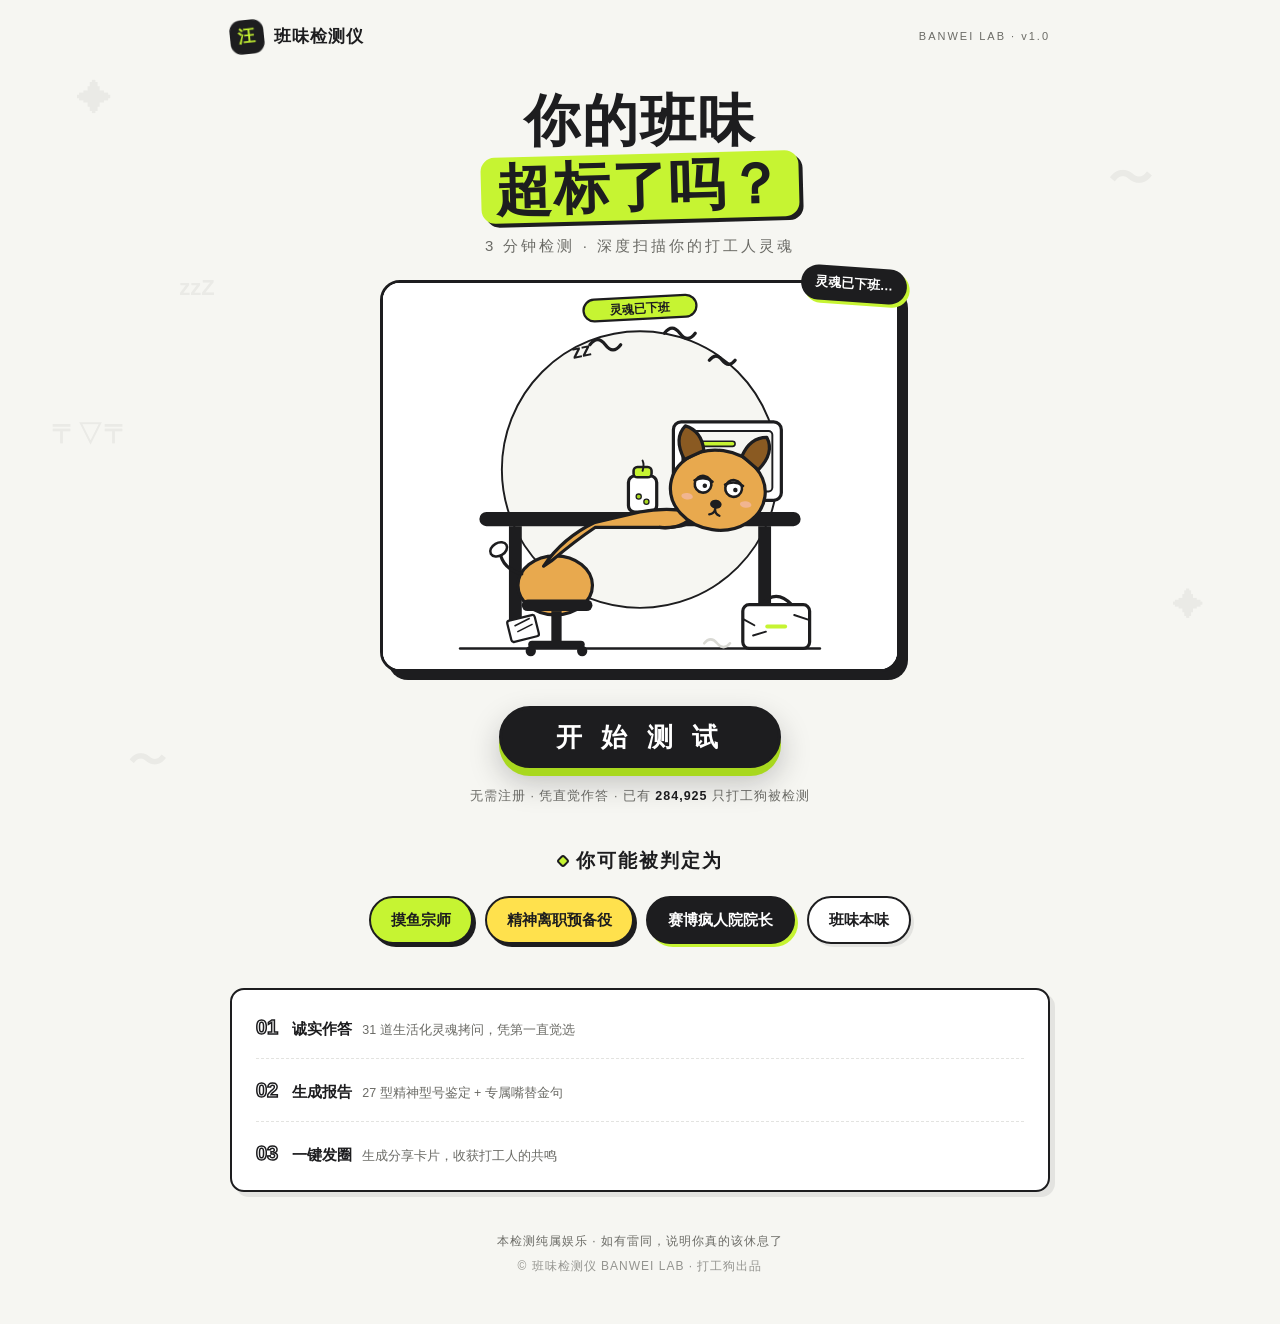
==== commit 0b210da4: "重构：MBTI 式三轴嘴替测试（31 题 × 27 型精神型号） - questions.js：31 道生活化无厘头题目，每题标注所属轴（摸鱼11/内耗10/发疯10） - result.js：三轴独" ====
--- a/index.html
+++ b/index.html
@@ -4,9 +4,9 @@
 <meta charset="UTF-8">
 <meta name="viewport" content="width=device-width, initial-scale=1.0, viewport-fit=cover">
 <title>班味检测仪 · 测测你的班味浓度</title>
-<meta name="description" content="面向职场打工人的情绪共鸣型趣味测试，3-5分钟检测你的班味浓度，一键生成分享卡片。">
+<meta name="description" content="面向职场打工人的情绪共鸣型趣味测试，31 道生活化灵魂拷问，鉴定 27 种打工人精神状态，一键生成分享卡片。">
 <link rel="preconnect" href="https://cdn.jsdelivr.net">
-<link rel="stylesheet" href="style.css?v=7">
+<link rel="stylesheet" href="style.css?v=8">
 </head>
 <body class="page-home">
 
@@ -52,9 +52,9 @@
     <h2 class="section-title"><i class="title-tick"></i>你可能被判定为</h2>
     <ul class="tag-cloud">
       <li class="tag-pill pill-green">摸鱼宗师</li>
-      <li class="tag-pill pill-yellow">背锅侠</li>
-      <li class="tag-pill pill-black">职场丧尸</li>
-      <li class="tag-pill pill-outline">发疯预备役</li>
+      <li class="tag-pill pill-yellow">精神离职预备役</li>
+      <li class="tag-pill pill-black">赛博疯人院院长</li>
+      <li class="tag-pill pill-outline">班味本味</li>
     </ul>
   </section>
 
@@ -63,14 +63,14 @@
       <span class="step-no">01</span>
       <div class="step-text">
         <h3>诚实作答</h3>
-        <p>20 道职场灵魂拷问，凭第一直觉选</p>
+        <p>31 道生活化灵魂拷问，凭第一直觉选</p>
       </div>
     </div>
     <div class="step-row">
       <span class="step-no">02</span>
       <div class="step-text">
         <h3>生成报告</h3>
-        <p>班味浓度四维数据 + 专属毒舌点评</p>
+        <p>27 型精神型号鉴定 + 专属嘴替金句</p>
       </div>
     </div>
     <div class="step-row">
--- a/style.css
+++ b/style.css
@@ -812,14 +812,43 @@
 .tag-c1 { background: #ffe14d; box-shadow: 3px 3px 0 var(--ink); }
 .tag-c2 { background: #fff; box-shadow: 3px 3px 0 var(--line); }
 
-/* 雷达图 */
-.r-radar-zone { margin-top: 22px; }
-.radar-wrap {
-  margin-top: 8px;
-  display: flex;
-  justify-content: center;
-}
-#radar { max-width: 100%; height: auto; }
+/* 27 型精神型号展示区 */
+.r-type {
+  margin-top: 14px;
+  background: var(--bg);
+  border: 2.5px solid var(--ink);
+  border-radius: var(--radius-sm);
+  box-shadow: 4px 4px 0 var(--ink);
+  padding: 18px 20px;
+  display: flex;
+  flex-direction: column;
+  align-items: center;
+  gap: 8px;
+  text-align: center;
+}
+.r-type-name {
+  font-family: var(--font-title);
+  font-weight: 900;
+  font-size: 24px;
+  letter-spacing: 2px;
+  color: var(--ink);
+}
+.r-type-code {
+  font-size: 12px;
+  font-weight: 700;
+  letter-spacing: 1.5px;
+  color: var(--ink-soft);
+  background: var(--accent);
+  border: 2px solid var(--ink);
+  border-radius: 999px;
+  padding: 3px 12px;
+}
+.r-type-desc {
+  margin-top: 2px;
+  font-size: 14px;
+  line-height: 1.8;
+  color: #3d3d3a;
+}
 
 .r-footer {
   margin-top: 26px;
